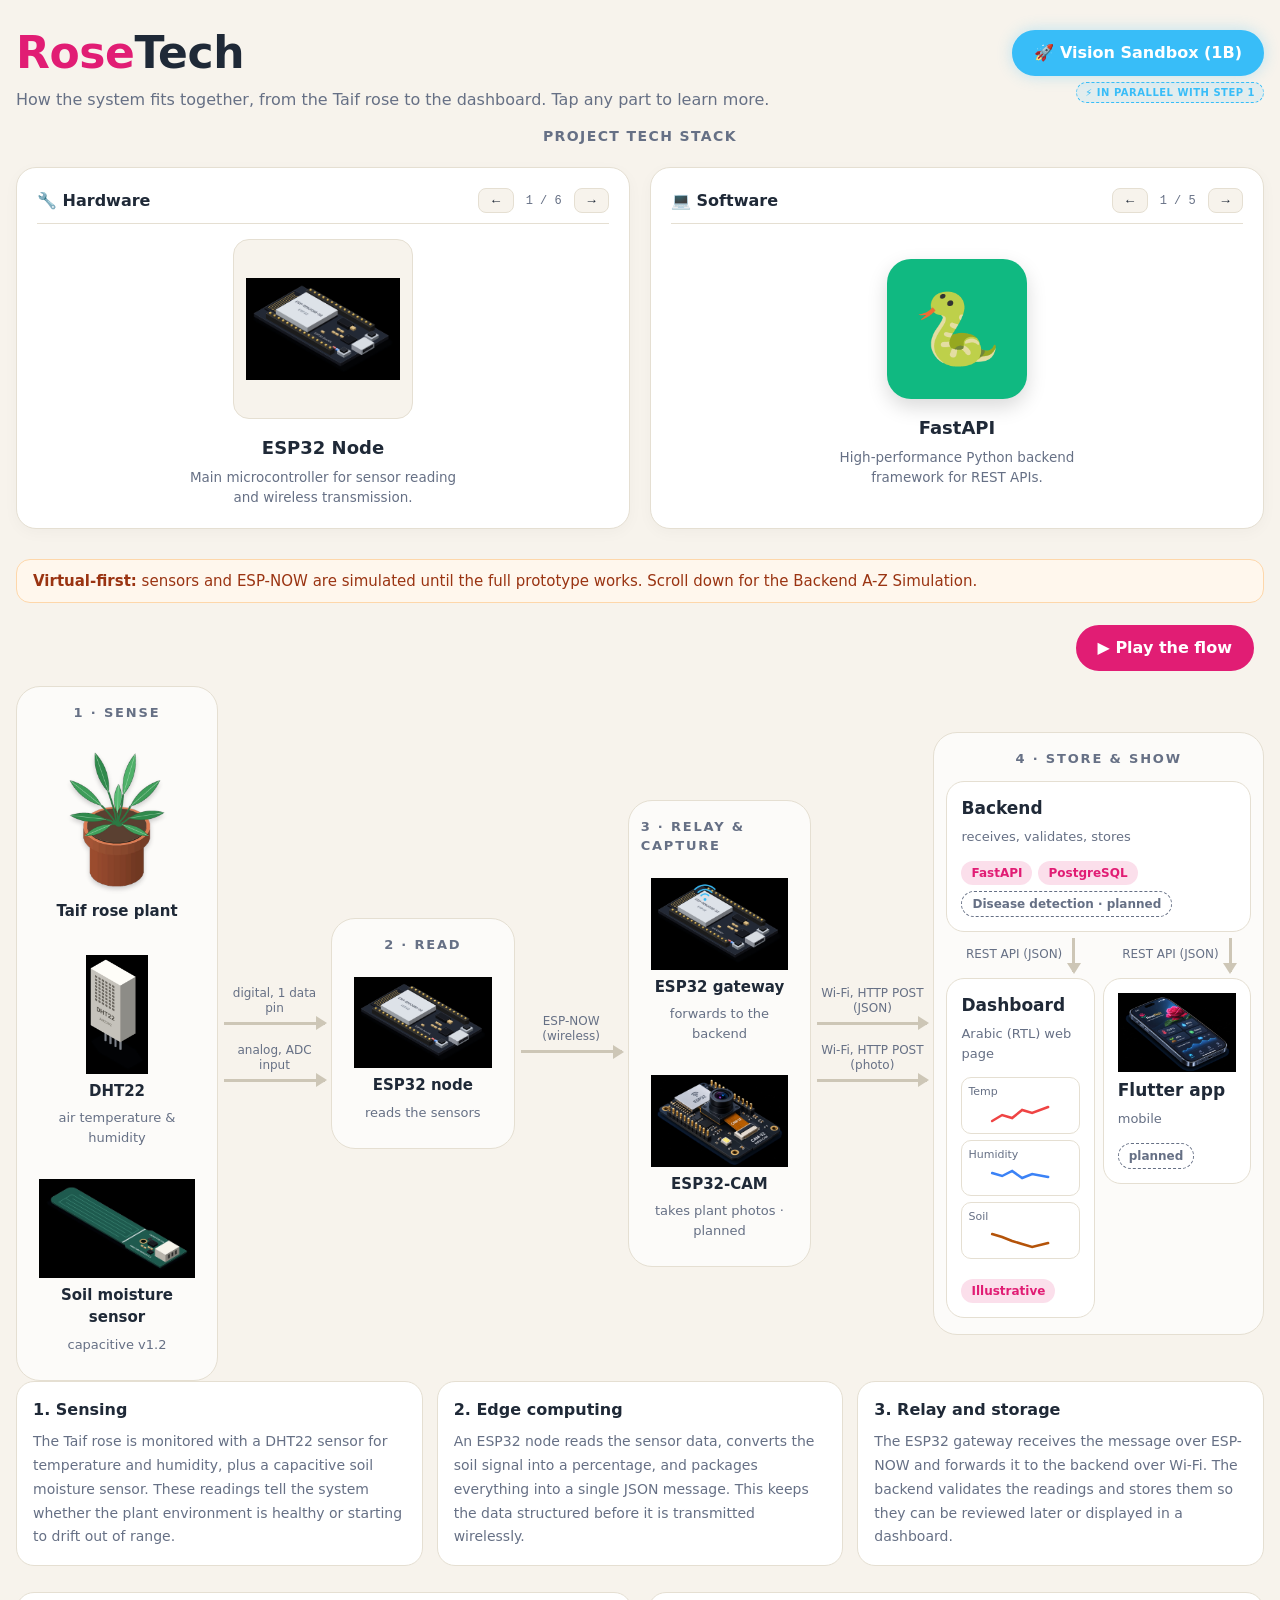
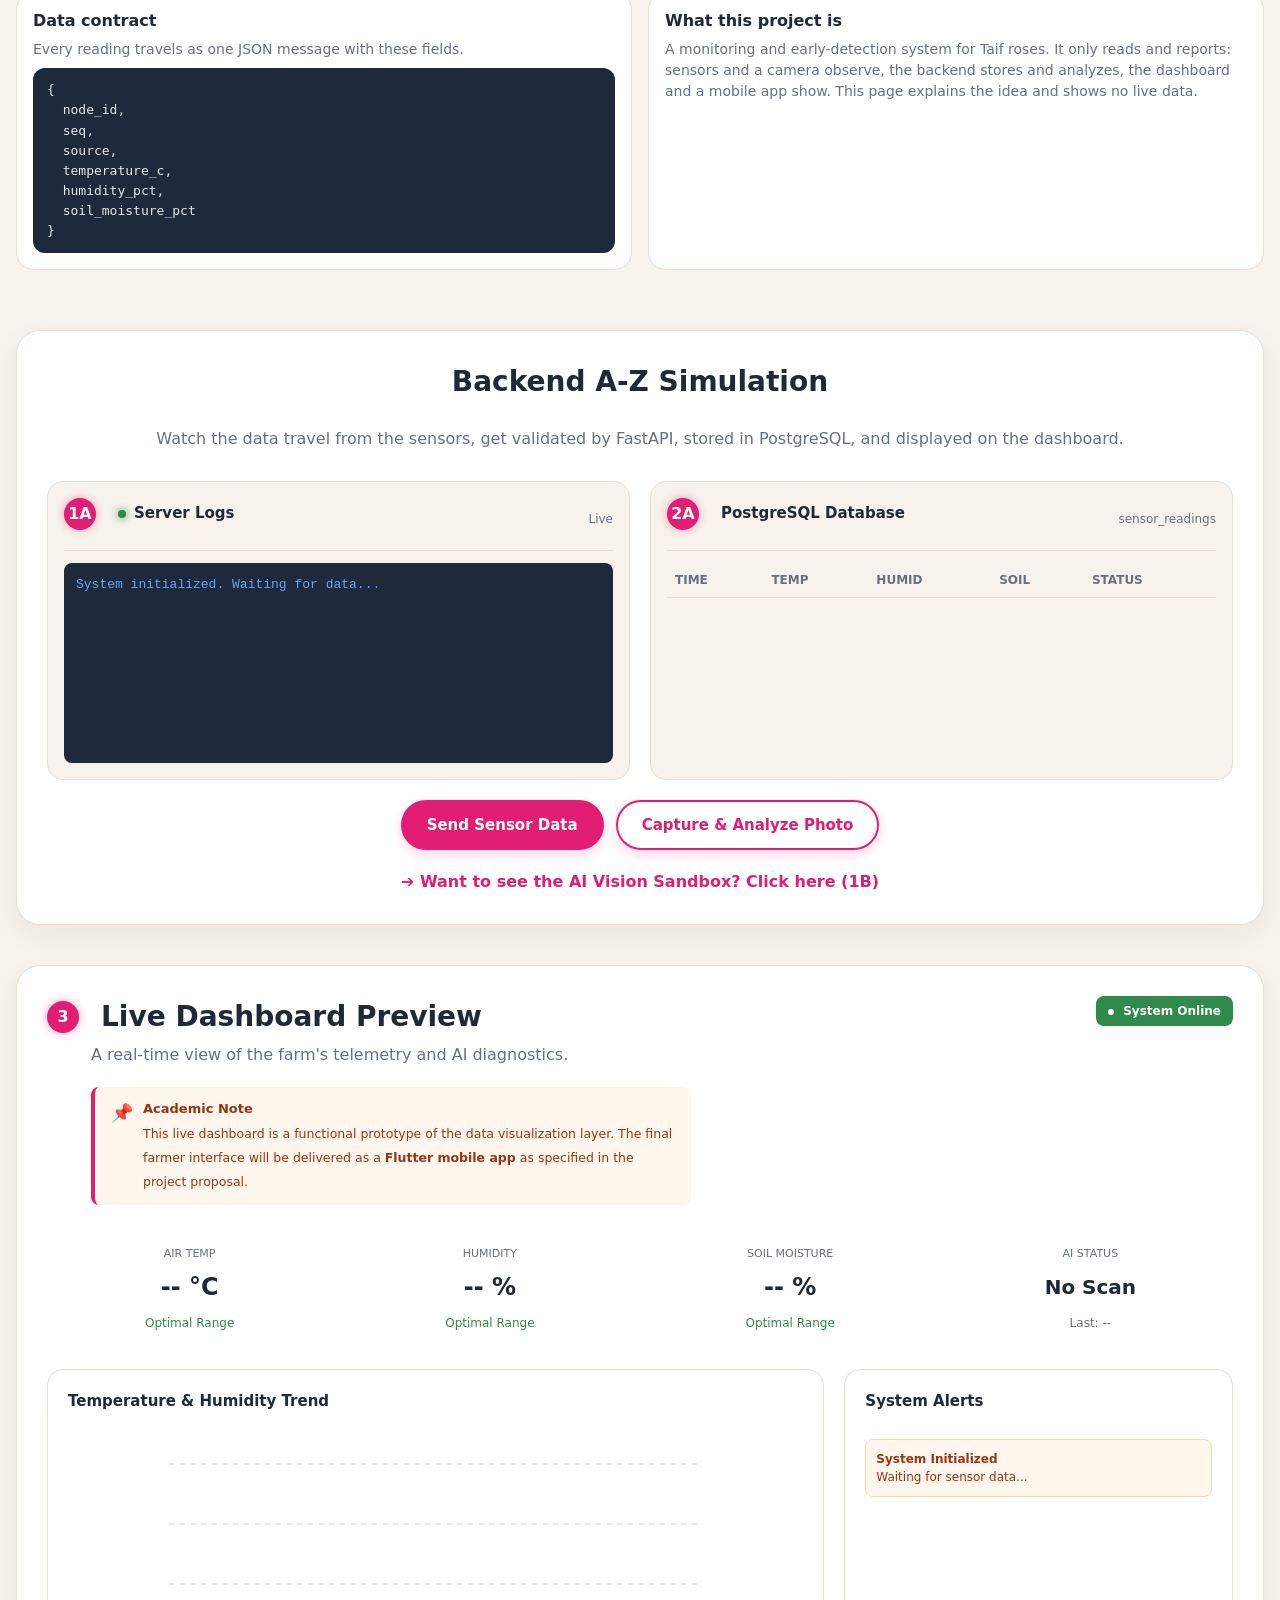
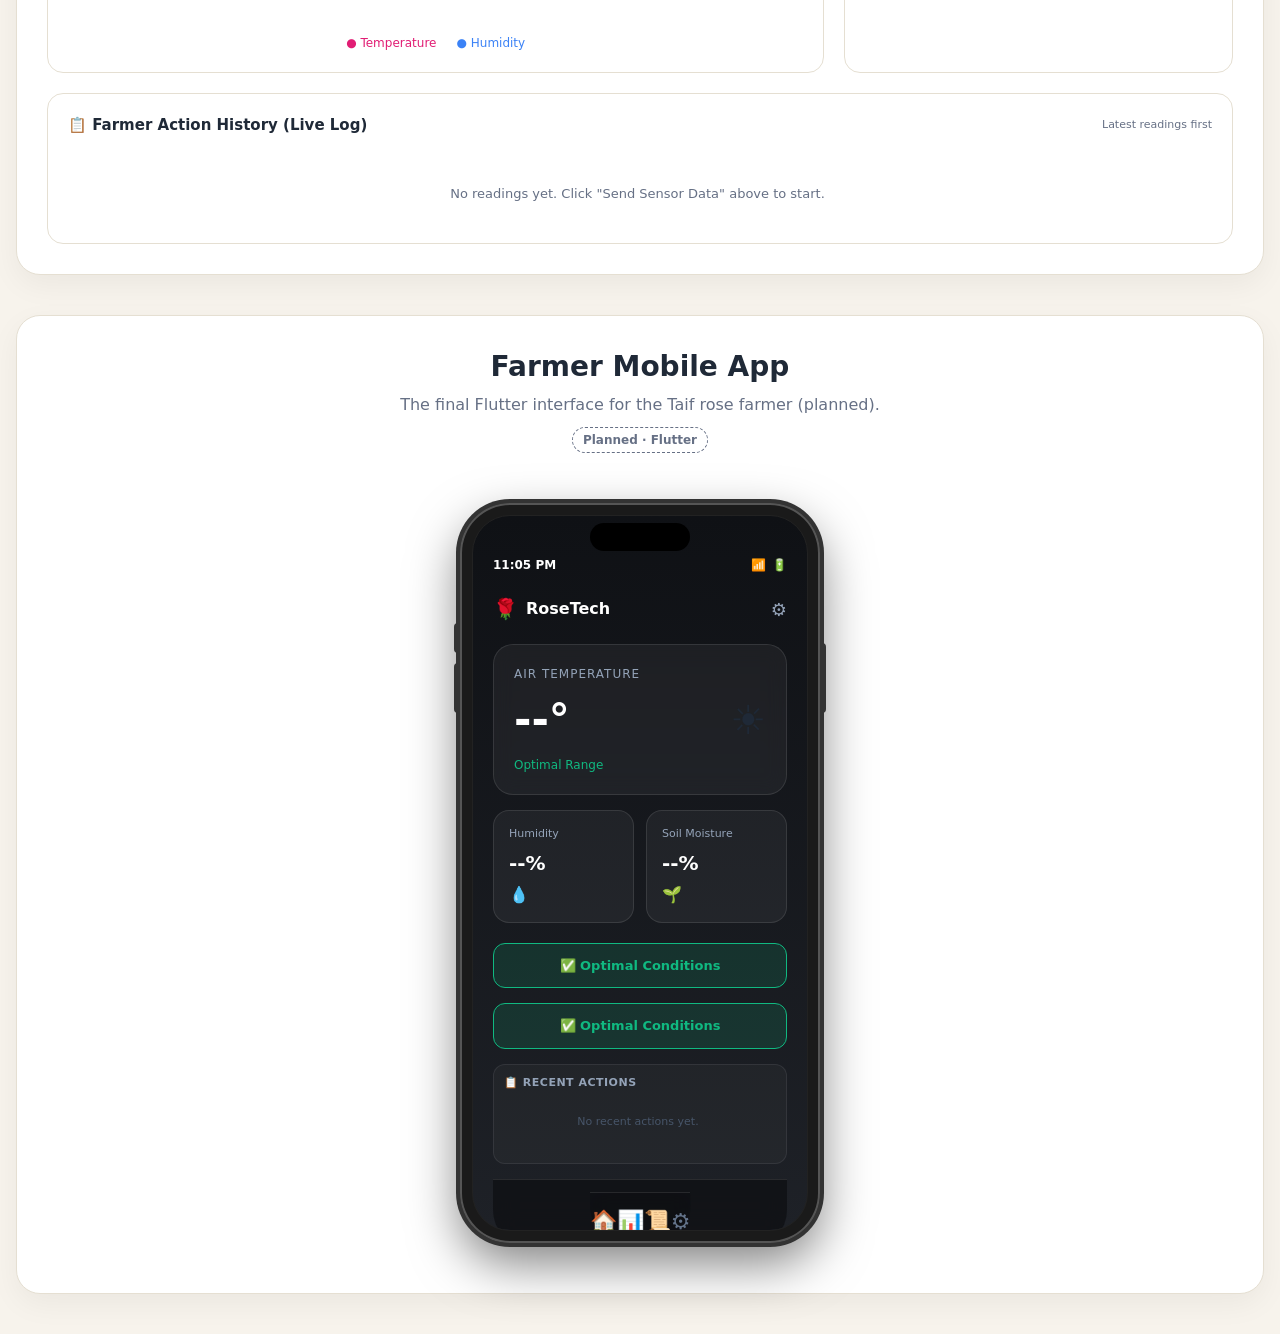
==== index.html @ b82fc2b7 "Initial upload of RoseTech project with images" ====
<!doctype html>
<html lang="en">
<head>
  <meta charset="utf-8">
  <meta name="viewport" content="width=device-width, initial-scale=1, viewport-fit=cover">
  <title>RoseTech: AIoT for Taif Rose</title>
  <link rel="stylesheet" href="style.css">
</head>
<body>

<header>
  <div>
    <h1><span class="r">Rose</span>Tech</h1>
    <p>How the system fits together, from the Taif rose to the dashboard. Tap any part to learn more.</p>
  </div>
  
  <div style="display: flex; flex-direction: column; align-items: flex-end; gap: 6px;">
    <a href="cv-sandbox.html" class="btn" style="background: #38bdf8; border-color: #38bdf8; color: #fff; text-decoration: none; display: inline-flex; align-items: center; gap: 6px; box-shadow: 0 0 15px rgba(56, 189, 248, 0.3);">
      🚀 Vision Sandbox (1B)
    </a>
    <span class="parallel-badge" style="margin-left: 0; font-size: 10px; padding: 2px 8px;">
      ⚡ In Parallel with Step 1
    </span>
  </div>
</header>

<!-- =========================================
     TECH STACK SHOWCASE (NEW)
     ========================================= -->
<section class="tech-stack-section">
  <div class="tech-stack-title">Project Tech Stack</div>
  
  <div class="tech-stack-grid">
    <!-- Hardware Carousel -->
    <div class="stack-window hardware-window">
      <div class="stack-header">
        <h3>🔧 Hardware</h3>
        <div class="stack-nav">
          <button class="stack-btn" id="hw-prev">←</button>
          <span id="hw-counter">1 / 6</span>
          <button class="stack-btn" id="hw-next">→</button>
        </div>
      </div>
      <div class="stack-content">
        <img id="hw-image" src="images/esp32.jpeg" alt="Hardware Component" onerror="this.src='https://cdn-icons-png.flaticon.com/512/2103/2103391.png'">
        <div class="stack-info">
          <h4 id="hw-name">ESP32 Node</h4>
          <p id="hw-desc">Main microcontroller for sensor reading and wireless transmission.</p>
        </div>
      </div>
    </div>

    <!-- Software Carousel -->
    <div class="stack-window software-window">
      <div class="stack-header">
        <h3>💻 Software</h3>
        <div class="stack-nav">
          <button class="stack-btn" id="sw-prev">←</button>
          <span id="sw-counter">1 / 5</span>
          <button class="stack-btn" id="sw-next">→</button>
        </div>
      </div>
      <div class="stack-content">
        <div id="sw-icon" class="sw-icon" style="background: #10b981;">🐍</div>
        <div class="stack-info">
          <h4 id="sw-name">FastAPI</h4>
          <p id="sw-desc">High-performance Python backend framework for REST APIs.</p>
        </div>
      </div>
    </div>
  </div>
</section>
<div class="banner"><b>Virtual-first:</b> sensors and ESP-NOW are simulated until the full prototype works. Scroll down for the Backend A-Z Simulation.</div>
<!-- Play Button (Moved here) -->
<div class="flow-play-container">
  <button class="btn" id="play">▶ Play the flow</button>
</div>
<main class="flow">
  <!-- Stage 1: Sense -->
  <section class="stage"><h2>1 · Sense</h2>
    <button class="comp" data-id="plant">
      <img class="i-plant" src="images/plant.png" alt="Potted plant" onerror="this.src='https://cdn-icons-png.flaticon.com/512/1884/1884894.png'">
      <b>Taif rose plant</b>
    </button>
    <button class="comp" data-id="dht22">
      <img class="i-dht" src="images/dht22.jpeg" alt="DHT22 sensor" onerror="this.src='https://cdn-icons-png.flaticon.com/512/2933/2933221.png'">
      <b>DHT22</b><small>air temperature & humidity</small>
    </button>
    <button class="comp" data-id="soil">
      <img class="i-soil" src="images/soil.jpeg" alt="Capacitive soil moisture sensor" onerror="this.src='https://cdn-icons-png.flaticon.com/512/3125/3125732.png'">
      <b>Soil moisture sensor</b><small>capacitive v1.2</small>
    </button>
  </section>

  <div class="conn">
    <div class="arrow" data-c="c1a"><span>digital, 1 data pin</span><i></i></div>
    <div class="arrow" data-c="c1b"><span>analog, ADC input</span><i></i></div>
  </div>

  <!-- Stage 2: Read -->
  <section class="stage"><h2>2 · Read</h2>
    <button class="comp" data-id="node">
      <img class="i-board" src="images/esp32.jpeg" alt="ESP32 node board" onerror="this.src='https://cdn-icons-png.flaticon.com/512/2103/2103391.png'">
      <b>ESP32 node</b><small>reads the sensors</small>
    </button>
  </section>

  <div class="conn"><div class="arrow" data-c="c2"><span>ESP-NOW (wireless)</span><i></i></div></div>

  <!-- Stage 3: Relay & Capture -->
  <section class="stage"><h2>3 · Relay & Capture</h2>
    <button class="comp" data-id="gateway">
      <img class="i-board" src="images/gateway.jpeg" alt="ESP32 gateway board" onerror="this.src='https://cdn-icons-png.flaticon.com/512/1041/1041916.png'">
      <b>ESP32 gateway</b><small>forwards to the backend</small>
    </button>
    <button class="comp" data-id="cam">
      <img class="i-board" src="images/cam.jpeg" alt="ESP32-CAM board" onerror="this.src='https://cdn-icons-png.flaticon.com/512/685/685655.png'">
      <b>ESP32-CAM</b><small>takes plant photos · planned</small>
    </button>
  </section>

  <div class="conn">
    <div class="arrow" data-c="c3a"><span>Wi-Fi, HTTP POST (JSON)</span><i></i></div>
    <div class="arrow" data-c="c3b"><span>Wi-Fi, HTTP POST (photo)</span><i></i></div>
  </div>

  <!-- Stage 4: Store & Show -->
  <section class="stage"><h2>4 · Store & Show</h2>
    <div class="s4">
      <button class="comp card span" data-id="backend"><b>Backend</b><small>receives, validates, stores</small>
        <span class="chips"><span class="chip">FastAPI</span><span class="chip">PostgreSQL</span><span class="chip plan">Disease detection · planned</span></span>
      </button>
      <div class="arrow v" data-c="c4a"><span>REST API (JSON)</span><i></i></div>
      <div class="arrow v" data-c="c4b"><span>REST API (JSON)</span><i></i></div>
      <button class="comp card" data-id="dashboard"><b>Dashboard</b><small>Arabic (RTL) web page</small>
        <span class="tiles">
          <span class="tile">Temp<svg viewBox="0 0 60 24"><polyline points="2,18 12,12 22,15 32,7 42,10 58,4" fill="none" stroke="#ef4444" stroke-width="2.5" stroke-linecap="round"/></svg></span>
          <span class="tile">Humidity<svg viewBox="0 0 60 24"><polyline points="2,8 12,11 22,6 32,13 42,9 58,12" fill="none" stroke="#3b82f6" stroke-width="2.5" stroke-linecap="round"/></svg></span>
          <span class="tile">Soil<svg viewBox="0 0 60 24"><polyline points="2,6 12,9 22,13 32,16 42,19 58,15" fill="none" stroke="#b45309" stroke-width="2.5" stroke-linecap="round"/></svg></span>
        </span><span class="chips"><span class="chip">Illustrative</span></span>
      </button>
      <button class="comp card" data-id="app">
        <img class="i-app" src="images/app.jpeg" alt="Mobile app screen" onerror="this.src='https://cdn-icons-png.flaticon.com/512/2953/2953952.png'">
        <b>Flutter app</b><small>mobile</small>
        <span class="chips"><span class="chip plan">planned</span></span>
      </button>
    </div>
  </section>
</main>

<!-- EXPLAIN SECTION -->

  </div>
  <div class="explain-grid">
    <article class="explain-card">
      <h3>1. Sensing</h3>
      <p>The Taif rose is monitored with a DHT22 sensor for temperature and humidity, plus a capacitive soil moisture sensor. These readings tell the system whether the plant environment is healthy or starting to drift out of range.</p>
    </article>
    <article class="explain-card">
      <h3>2. Edge computing</h3>
      <p>An ESP32 node reads the sensor data, converts the soil signal into a percentage, and packages everything into a single JSON message. This keeps the data structured before it is transmitted wirelessly.</p>
    </article>
    <article class="explain-card">
      <h3>3. Relay and storage</h3>
      <p>The ESP32 gateway receives the message over ESP-NOW and forwards it to the backend over Wi-Fi. The backend validates the readings and stores them so they can be reviewed later or displayed in a dashboard.</p>
    </article>
  </div>
</section>

<section class="contract">
  <div>
    <h3>Data contract</h3>
    <p>Every reading travels as one JSON message with these fields.</p>
    <pre>{
  node_id,
  seq,
  source,
  temperature_c,
  humidity_pct,
  soil_moisture_pct
}</pre>
  </div>
  <div>
    <h3>What this project is</h3>
    <p>A monitoring and early-detection system for Taif roses. It only reads and reports: sensors and a camera observe, the backend stores and analyzes, the dashboard and a mobile app show. This page explains the idea and shows no live data.</p>
  </div>
</section>

<!-- BACKEND A-Z SIMULATION -->
<section class="sim-section">
  <h2>Backend A-Z Simulation</h2>
  <p>Watch the data travel from the sensors, get validated by FastAPI, stored in PostgreSQL, and displayed on the dashboard.</p>
  
  <div class="sim-grid">
    <div class="sim-panel">
      <div class="sim-header">
        <div class="section-header-flex">
          <span class="step-badge">1A</span>
          <h4><span class="dot"></span> Server Logs</h4>
        </div>
        <span style="font-size: 12px; color: var(--muted);">Live</span>
      </div>
      <div class="log-window" id="log-window">
        <div class="log-line info">System initialized. Waiting for data...</div>
      </div>
    </div>
    
    <div class="sim-panel">
      <div class="sim-header">
        <div class="section-header-flex">
          <span class="step-badge">2A</span>
          <h4>PostgreSQL Database</h4>
        </div>
        <span style="font-size: 12px; color: var(--muted);">sensor_readings</span>
      </div>
      <div style="overflow-x: auto;">
        <table class="db-table" id="db-table">
          <thead>
            <tr>
              <th>Time</th>
              <th>Temp</th>
              <th>Humid</th>
              <th>Soil</th>
              <th>Status</th>
            </tr>
          </thead>
          <tbody></tbody>
        </table>
      </div>
    </div>
  </div>
  
  <div class="sim-controls">
    <button class="btn btn-sim" id="btn-sensor">Send Sensor Data</button>
    <button class="btn btn-sim ghost" id="btn-camera">Capture & Analyze Photo</button>
  </div>
  
  <div style="text-align: center; margin-top: 20px;">
    <a href="cv-sandbox.html" style="color: var(--accent); font-weight: 600; text-decoration: none; display: inline-flex; align-items: center; gap: 6px;">
      ➔ Want to see the AI Vision Sandbox? Click here (1B)
    </a>
  </div>
</section>

<!-- =========================================
     LIVE DASHBOARD PREVIEW
     ========================================= -->
<section class="sim-section" id="live-dashboard" style="margin-top: 40px;">
  <div class="section-top-flex">
    <div class="section-title-group">
      <div class="section-header-row">
        <span class="step-badge">3</span>
        <h2 class="section-header-title">Live Dashboard Preview</h2>
      </div>
      <p class="section-subtitle">A real-time view of the farm's telemetry and AI diagnostics.</p>
      
      <!-- Academic Note Card -->
      <div class="academic-note-card">
        <span class="note-icon">📌</span>
        <div>
          <span class="note-title">Academic Note</span>
          <span class="note-text">
            This live dashboard is a functional prototype of the data visualization layer. The final farmer interface will be delivered as a <b>Flutter mobile app</b> as specified in the project proposal.
          </span>
        </div>
      </div>
    </div>

    <span class="chip system-status-chip">
      <span class="dot system-status-dot"></span> System Online
    </span>
  </div>

  <!-- KPI Cards -->
  <div class="dashboard-kpi-grid">
    <div class="glass-card kpi-card">
      <small class="kpi-label">Air Temp</small>
      <h3 id="dash-temp" class="kpi-value">-- °C</h3>
      <span class="kpi-subtext">Optimal Range</span>
    </div>
    <div class="glass-card kpi-card">
      <small class="kpi-label">Humidity</small>
      <h3 id="dash-hum" class="kpi-value">-- %</h3>
      <span class="kpi-subtext">Optimal Range</span>
    </div>
    <div class="glass-card kpi-card">
      <small class="kpi-label">Soil Moisture</small>
      <h3 id="dash-soil" class="kpi-value">-- %</h3>
      <span class="kpi-subtext">Optimal Range</span>
    </div>
    <div class="glass-card kpi-card">
      <small class="kpi-label">AI Status</small>
      <h3 id="dash-ai" class="kpi-value small">No Scan</h3>
      <span class="kpi-subtext muted">Last: --</span>
    </div>
  </div>

  <!-- Charts & Alerts Row -->
  <div class="dashboard-charts-row">
    <div class="sim-panel dashboard-chart-panel">
      <div class="sim-header" style="border-bottom: none; padding-bottom: 0;">
        <h4>Temperature & Humidity Trend</h4>
      </div>
      <div style="height: 200px; position: relative;">
        <svg viewBox="0 0 400 150" class="dashboard-chart-svg">
          <defs>
            <linearGradient id="tempGrad" x1="0" y1="0" x2="0" y2="1">
              <stop offset="0%" stop-color="var(--accent)" stop-opacity="0.3"/>
              <stop offset="100%" stop-color="var(--accent)" stop-opacity="0"/>
            </linearGradient>
          </defs>
          <line x1="0" y1="30" x2="400" y2="30" stroke="var(--bd)" stroke-width="1" stroke-dasharray="4"/>
          <line x1="0" y1="75" x2="400" y2="75" stroke="var(--bd)" stroke-width="1" stroke-dasharray="4"/>
          <line x1="0" y1="120" x2="400" y2="120" stroke="var(--bd)" stroke-width="1" stroke-dasharray="4"/>
          <polygon id="temp-area" points="0,150" fill="url(#tempGrad)" />
          <polyline id="temp-line" points="0,75" fill="none" stroke="var(--accent)" stroke-width="3" stroke-linecap="round"/>
          <polyline id="hum-line" points="0,75" fill="none" stroke="var(--blue)" stroke-width="2" stroke-dasharray="5" stroke-linecap="round"/>
        </svg>
      </div>
      <div class="dashboard-chart-legend">
        <span class="legend-temp">● Temperature</span>
        <span class="legend-hum">● Humidity</span>
      </div>
    </div>

    <div class="sim-panel dashboard-alerts-panel">
      <div class="sim-header" style="border-bottom: none; padding-bottom: 0;">
        <h4>System Alerts</h4>
      </div>
      <div id="dash-alerts" class="dashboard-alerts-list">
        <div class="alert-item-initial">
          <b>System Initialized</b><br>Waiting for sensor data...
        </div>
      </div>
    </div>
  </div>

  <!-- Farmer History Log -->
  <div class="sim-panel history-log-panel">
    <div class="sim-header history-log-header">
      <h4>📋 Farmer Action History (Live Log)</h4>
      <span style="font-size: 11px; color: var(--muted);">Latest readings first</span>
    </div>
    <div id="dash-history" class="history-log-list">
      <div class="history-log-empty">
        No readings yet. Click "Send Sensor Data" above to start.
      </div>
    </div>
  </div>
</section>





<!-- =========================================
     FARMER MOBILE APP MOCKUP (NEW)
     ========================================= -->
<section class="sim-section" id="phone-mockup" style="margin-top: 40px; display: flex; flex-direction: column; align-items: center;">
  <div style="text-align: center; margin-bottom: 30px;">
    <h2 style="margin: 0; font-size: 28px;">Farmer Mobile App</h2>
    <p style="margin: 5px 0 0; color: var(--muted);">The final Flutter interface for the Taif rose farmer (planned).</p>
    <span class="chip plan" style="margin-top: 10px; display: inline-block;">Planned · Flutter</span>
  </div>

  <!-- Phone Frame -->
  <div class="phone-wrapper">
    <div class="phone-frame">
      <!-- Dynamic Island -->
      <div class="phone-island"></div>
      
      <!-- Side Buttons -->
      <div class="phone-btn-left-1"></div>
      <div class="phone-btn-left-2"></div>
      <div class="phone-btn-right"></div>

      <!-- Screen -->
      <div class="phone-screen">
        <!-- Status Bar -->
        <div class="phone-status-bar">
          <span id="phone-time">9:41</span>
          <div class="phone-icons">
            <span>📶</span>
            <span>🔋</span>
          </div>
        </div>

        <!-- App Header -->
        <div class="phone-app-header">
          <div style="display: flex; align-items: center; gap: 8px;">
            <span style="font-size: 20px;">🌹</span>
            <span style="font-weight: 700; font-size: 16px; color: #fff;">RoseTech</span>
          </div>
          <span style="font-size: 18px; color: #94a3b8;">⚙️</span>
        </div>

        <!-- Main Temp Card -->
        <div class="phone-main-card">
          <div style="font-size: 12px; color: #94a3b8; text-transform: uppercase; letter-spacing: 1px; margin-bottom: 5px;">Air Temperature</div>
          <div style="display: flex; align-items: center; justify-content: space-between;">
            <div id="phone-temp" style="font-size: 42px; font-weight: 800; color: #fff;">--°</div>
            <div style="font-size: 40px;">☀️</div>
          </div>
          <div style="font-size: 12px; color: #10b981; margin-top: 5px;">Optimal Range</div>
        </div>

        <!-- Grid Cards -->
        <div class="phone-grid">
          <div class="phone-small-card">
            <div style="font-size: 11px; color: #94a3b8;">Humidity</div>
            <div id="phone-hum" style="font-size: 20px; font-weight: 700; color: #fff;">--%</div>
            <div style="font-size: 16px;">💧</div>
          </div>
          <div class="phone-small-card">
            <div style="font-size: 11px; color: #94a3b8;">Soil Moisture</div>
            <div id="phone-soil" style="font-size: 20px; font-weight: 700; color: #fff;">--%</div>
            <div style="font-size: 16px;">🌱</div>
          </div>
        </div>

        <!-- Status Alert -->
        <div id="phone-status" class="phone-alert" style="background: rgba(16, 185, 129, 0.15); border: 1px solid #10b981; color: #10b981;">
          ✅ Optimal Conditions
        </div>



        <!-- Phone Status Alert (الموجود مسبقاً) -->
        <div id="phone-status" class="phone-alert" style="background: rgba(16, 185, 129, 0.15); border: 1px solid #10b981; color: #10b981;">
          ✅ Optimal Conditions
        </div>

        <!-- Phone Mini History Log (NEW) -->
        <div class="phone-history-container">
          <div class="phone-history-header">
            <span>📋 Recent Actions</span>
          </div>
          <div id="phone-history-list" class="phone-history-list">
            <!-- سيتم إضافة العناصر هنا تلقائياً -->
            <div class="phone-history-empty">No recent actions yet.</div>
          </div>
        </div>

        <!-- Bottom Nav -->
        <div class="phone-bottom-nav">




        <!-- Bottom Nav -->
        <div class="phone-bottom-nav">
          <span style="color: #e11d74;">🏠</span>
          <span>📊</span>
          <span>📜</span>
          <span>⚙️</span>
        </div>
      </div>
    </div>
  </div>
</section>









<!-- SIDEBAR PANEL -->
<aside id="panel" hidden aria-live="polite">
  <button id="close" aria-label="Close">×</button>
  <div id="pstep"></div><h3 id="pt"></h3><p id="pd"></p>
  <dl id="rs"><dt>Receives</dt><dd id="pr"></dd><dt>Sends</dt><dd id="ps"></dd></dl>
  <span id="badge" hidden></span>
  <div id="nav" hidden><button class="btn ghost" id="back">Back</button><button class="btn" id="next">Next</button><button class="btn ghost" id="stop">Stop</button></div>
</aside>

<script src="script.js"></script>
</body>
</html>
---- style.css ----
/* =========================================
   ROOT VARIABLES & RESET
   ========================================= */
:root {
  --bg: #f7f3ec;
  --card: #fff;
  --ink: #1f2937;
  --muted: #667085;
  --line: #cdc6b6;
  --accent: #e11d74;
  --green: #2f8a4c;
  --bd: #e5dfd2;
  --warn: #fff7ed;
  --warnbd: #fed7aa;
  --warnink: #9a3412;
  --code: #1e293b;
  --blue: #3b82f6;
  box-sizing: border-box;
  padding-top: env(safe-area-inset-top, 0px);
  padding-bottom: env(safe-area-inset-bottom, 0px);
}

@media (prefers-color-scheme: dark) {
  :root:not([data-theme="light"]) {
    --bg: #14161a;
    --card: #1e2127;
    --ink: #e8eaed;
    --muted: #9aa3af;
    --line: #454b56;
    --accent: #ff5fa2;
    --green: #5cc07a;
    --bd: #2c3038;
    --warn: #2a1f16;
    --warnbd: #5a3a1c;
    --warnink: #fdba74;
  }
}

html { scroll-padding-top: env(safe-area-inset-top, 0px); }
* { box-sizing: border-box; }
[hidden] { display: none !important; }

body {
  margin: 0;
  background: var(--bg);
  color: var(--ink);
  font: 16px/1.5 Inter, system-ui, -apple-system, "Segoe UI", sans-serif;
  padding: 20px 16px 40px;
  transition: padding 0.2s;
}

/* HEADER */
header {
  max-width: 1400px;
  margin: 0 auto 14px;
  display: flex;
  flex-wrap: wrap;
  align-items: center;
  justify-content: space-between;
  gap: 12px;
}
h1 { margin: 0; font-size: clamp(28px, 5vw, 44px); letter-spacing: -0.01em; }
h1 .r { color: var(--accent); }
header p { margin: 2px 0 0; color: var(--muted); }

.btn {
  font: inherit;
  font-weight: 600;
  border: 2px solid var(--accent);
  background: var(--accent);
  color: #fff;
  border-radius: 999px;
  padding: 9px 20px;
  cursor: pointer;
  transition: all 0.2s;
}
.btn.ghost { background: transparent; color: var(--accent); }
.btn:disabled { opacity: 0.4; cursor: default; }

.banner {
  max-width: 1400px;
  margin: 0 auto 22px;
  padding: 10px 16px;
  border-radius: 14px;
  background: var(--warn);
  border: 1px solid var(--warnbd);
  color: var(--warnink);
  font-size: 15px;
}

/* FLOW GRID */
.flow {
  max-width: 1400px;
  margin: 0 auto;
  display: grid;
  grid-template-columns: 1.1fr 0.55fr 1fr 0.55fr 1fr 0.6fr 1.8fr;
  align-items: center;
  gap: 6px;
}
.stage {
  display: flex;
  flex-direction: column;
  align-items: center;
  gap: 12px;
  background: color-mix(in srgb, var(--card) 70%, transparent);
  border: 1px solid var(--bd);
  border-radius: 24px;
  padding: 16px 12px;
}
.stage h2 {
  margin: 0;
  font-size: 13px;
  letter-spacing: 0.14em;
  text-transform: uppercase;
  color: var(--muted);
}
.comp {
  font: inherit;
  color: inherit;
  background: none;
  border: 2px solid transparent;
  border-radius: 18px;
  padding: 8px;
  cursor: pointer;
  display: flex;
  flex-direction: column;
  align-items: center;
  gap: 6px;
  text-align: center;
  transition: transform 0.15s, opacity 0.2s, border-color 0.2s;
}
.comp:hover { transform: translateY(-3px); }
.comp:focus-visible, .btn:focus-visible, #close:focus-visible { outline: 3px solid var(--accent); outline-offset: 2px; }
.comp img { display: block; max-width: 100%; height: auto; }
.comp b { font-size: 15px; }
.comp small { color: var(--muted); font-size: 13px; }
.comp.on { border-color: var(--accent); background: var(--card); }
.dim { opacity: 0.35; }

.i-plant { width: 110px; }
.i-dht { width: 62px; }
.i-soil { width: 170px; }
.i-board { width: 100%; max-width: 240px; }

.card {
  width: 100%;
  background: var(--card);
  border: 1px solid var(--bd);
  border-radius: 18px;
  padding: 14px;
  align-items: stretch;
  text-align: left;
}
.card b { font-size: 17px; }
.chips { display: flex; flex-wrap: wrap; gap: 6px; margin-top: 8px; }
.chip {
  font-size: 12px;
  font-weight: 600;
  padding: 3px 10px;
  border-radius: 999px;
  background: color-mix(in srgb, var(--accent) 14%, transparent);
  color: var(--accent);
}
.chip.plan { background: transparent; border: 1px dashed var(--muted); color: var(--muted); }

.tiles { display: grid; grid-template-columns: 1fr; gap: 6px; margin: 8px 0 6px; }
.tile { border: 1px solid var(--bd); border-radius: 10px; padding: 6px; font-size: 11px; color: var(--muted); }
.tile svg { width: 100%; height: 24px; display: block; margin-top: 2px; }

.s4 { display: grid; grid-template-columns: 1fr 1fr; gap: 6px 8px; width: 100%; align-items: start; }
.s4 .span { grid-column: 1 / -1; }
.i-app { width: 100%; max-width: 150px; }

.conn { display: flex; flex-direction: column; gap: 18px; align-items: stretch; justify-content: center; }
.arrow {
  color: var(--line);
  display: flex;
  flex-direction: column;
  align-items: center;
  gap: 6px;
  font-size: 12px;
  line-height: 1.25;
  text-align: center;
  transition: color 0.2s, opacity 0.2s;
}
.arrow span { color: var(--muted); }
.arrow i {
  display: block;
  position: relative;
  width: 100%;
  min-width: 48px;
  height: 3px;
  background: currentColor;
}
.arrow i::after {
  content: "";
  position: absolute;
  right: -2px;
  top: 50%;
  transform: translateY(-50%);
  border: 7px solid transparent;
  border-right: 0;
  border-left: 11px solid currentColor;
}
.arrow.on { color: var(--accent); }
.arrow.on i { animation: pulse 1.1s ease-in-out infinite; }

@keyframes pulse { 50% { opacity: 0.45; } }

.arrow.v { flex-direction: row; gap: 10px; justify-content: center; }
.arrow.v i, .v-m .arrow i { width: 3px; height: 34px; min-width: 0; }
.arrow.v i::after, .v-m .arrow i::after {
  right: auto;
  left: 50%;
  top: auto;
  bottom: -2px;
  transform: translateX(-50%);
  border: 7px solid transparent;
  border-bottom: 0;
  border-top: 11px solid currentColor;
}

/* EXPLAIN & CONTRACT */
.explain { max-width: 1400px; margin: 26px auto 0; }
.explain h2 { margin: 0 0 12px; font-size: clamp(22px, 3vw, 30px); }
.explain-grid { display: grid; grid-template-columns: repeat(3, minmax(0, 1fr)); gap: 14px; }
.explain-card { background: var(--card); border: 1px solid var(--bd); border-radius: 18px; padding: 16px; }
.explain-card h3 { margin: 0 0 8px; font-size: 16px; }
.explain-card p { margin: 0; color: var(--muted); font-size: 14px; line-height: 1.7; }

.contract { max-width: 1400px; margin: 26px auto 0; display: grid; gap: 16px; grid-template-columns: 1fr 1fr; }
.contract > div { background: var(--card); border: 1px solid var(--bd); border-radius: 18px; padding: 16px; }
.contract h3 { margin: 0 0 6px; font-size: 16px; }
.contract p { margin: 0; color: var(--muted); font-size: 14px; }
pre {
  margin: 8px 0 0;
  background: var(--code);
  color: #e5e7eb;
  border-radius: 12px;
  padding: 12px 14px;
  font: 13px/1.55 "DejaVu Sans Mono", ui-monospace, monospace;
  overflow-x: auto;
}

/* STEP BADGES */
.step-badge {
  display: inline-flex;
  align-items: center;
  justify-content: center;
  width: 32px;
  height: 32px;
  background: var(--accent);
  color: #fff;
  font-weight: 800;
  font-size: 16px;
  border-radius: 50%;
  margin-right: 12px;
  box-shadow: 0 0 10px rgba(225, 29, 116, 0.4);
  flex-shrink: 0;
}
.section-header-flex {
  display: flex;
  align-items: center;
  gap: 10px;
  margin-bottom: 10px;
}
.parallel-badge {
  display: inline-flex;
  align-items: center;
  gap: 6px;
  background: rgba(56, 189, 248, 0.1);
  border: 1px dashed #38bdf8;
  color: #38bdf8;
  font-size: 11px;
  font-weight: 700;
  padding: 3px 10px;
  border-radius: 999px;
  margin-left: 8px;
  text-transform: uppercase;
  letter-spacing: 0.05em;
  animation: pulse 2s infinite;
}

/* BACKEND SIMULATION */
.sim-section {
  max-width: 1400px;
  margin: 60px auto 0;
  background: var(--card);
  border: 1px solid var(--bd);
  border-radius: 24px;
  padding: 30px;
  box-shadow: 0 10px 30px rgba(0,0,0,0.05);
}
.sim-section h2 { margin-top: 0; text-align: center; font-size: 28px; }
.sim-section > p { text-align: center; color: var(--muted); margin-bottom: 30px; }

.sim-grid { display: grid; grid-template-columns: 1fr 1fr; gap: 20px; }
.sim-panel { background: var(--bg); border: 1px solid var(--bd); border-radius: 16px; padding: 16px; display: flex; flex-direction: column; }
.sim-header { display: flex; justify-content: space-between; align-items: center; border-bottom: 1px solid var(--bd); padding-bottom: 10px; margin-bottom: 12px; }
.sim-header h4 { margin: 0; font-size: 15px; display: flex; align-items: center; gap: 8px; }
.dot { width: 8px; height: 8px; border-radius: 50%; background: var(--green); box-shadow: 0 0 8px var(--green); animation: pulse 1.5s infinite; }

.log-window {
  font-family: 'Courier New', monospace;
  font-size: 13px;
  height: 200px;
  overflow-y: auto;
  background: var(--code);
  color: #e5e7eb;
  border-radius: 8px;
  padding: 12px;
  display: flex;
  flex-direction: column;
  gap: 6px;
}
.log-line { opacity: 0; animation: fadeIn 0.3s forwards; }
.log-line.success { color: #4ade80; }
.log-line.info { color: #60a5fa; }
.log-line.warn { color: #fbbf24; }
.log-line.error { color: #f87171; }

.db-table { width: 100%; border-collapse: collapse; font-size: 13px; }
.db-table th, .db-table td { padding: 8px; text-align: left; border-bottom: 1px solid var(--bd); }
.db-table th { color: var(--muted); font-weight: 600; font-size: 12px; text-transform: uppercase;}
.db-table tr { opacity: 0; animation: fadeIn 0.3s forwards; }

.sim-controls { display: flex; gap: 12px; margin-top: 20px; justify-content: center; flex-wrap: wrap;}
.btn-sim { padding: 12px 24px; font-size: 15px; box-shadow: 0 4px 12px rgba(225, 29, 116, 0.2); }

@keyframes fadeIn { to { opacity: 1; } }

/* PANEL */
#panel {
  position: fixed;
  z-index: 20;
  background: var(--card);
  border: 1px solid var(--bd);
  box-shadow: 0 12px 40px rgba(0, 0, 0, 0.18);
  padding: 18px 20px calc(18px + env(safe-area-inset-bottom, 0px));
  right: 16px;
  bottom: 16px;
  width: 340px;
  max-height: 80vh;
  overflow: auto;
  border-radius: 22px;
}
#panel h3 { margin: 2px 0 6px; font-size: 21px; }
#panel p { margin: 0 0 10px; }
#pstep { font-size: 12px; letter-spacing: 0.12em; text-transform: uppercase; color: var(--accent); font-weight: 700; }
dl { margin: 0; }
dt { font-size: 12px; letter-spacing: 0.1em; text-transform: uppercase; color: var(--muted); margin-top: 8px; }
dd { margin: 2px 0 0; }
#close { position: absolute; right: 10px; top: 8px; border: 0; background: none; color: var(--muted); font-size: 26px; cursor: pointer; line-height: 1; }
#badge { display: inline-block; margin-top: 10px; font-size: 13px; padding: 4px 12px; border-radius: 999px; border: 1px dashed var(--accent); color: var(--accent); }
#nav { display: flex; gap: 8px; margin-top: 14px; }

/* RESPONSIVE */
@media (min-width: 1100px) { body.has-panel { padding-right: 372px; } }

@media (max-width: 1099px) {
  .flow { grid-template-columns: 1fr; max-width: 520px; }
  .conn { flex-direction: row; justify-content: center; gap: 30px; padding: 4px 0; }
  .arrow { flex-direction: row; gap: 8px; }
  .arrow i { width: 3px; height: 34px; min-width: 0; }
  .arrow i::after { right: auto; left: 50%; top: auto; bottom: -2px; transform: translateX(-50%); border: 7px solid transparent; border-bottom: 0; border-top: 11px solid currentColor; }
  .contract { grid-template-columns: 1fr; }
  .explain-grid { grid-template-columns: 1fr; }
  .sim-grid { grid-template-columns: 1fr; }
  #panel { left: 0; right: 0; bottom: 0; width: auto; max-height: 52vh; border-radius: 22px 22px 0 0; }
  body.has-panel { padding-bottom: 55vh; }
}

@media (prefers-reduced-motion: reduce) {
  .arrow.on i { animation: none; }
  .comp { transition: none; }
  .dot { animation: none; }
}




/* =========================================
   ACADEMIC NOTE CARD
   ========================================= */
.academic-note-card {
  margin: 15px 0 0 44px;
  padding: 12px 16px;
  background: var(--warn);
  border-left: 4px solid var(--accent);
  border-radius: 8px;
  display: inline-flex;
  align-items: flex-start;
  gap: 10px;
  max-width: 600px;
}

.academic-note-card .note-icon {
  font-size: 18px;
}

.academic-note-card .note-title {
  color: var(--warnink);
  font-size: 13px;
  display: block;
  margin-bottom: 2px;
  font-weight: 700;
}

.academic-note-card .note-text {
  color: var(--warnink);
  font-size: 12.5px;
  line-height: 1.5;
}


/* =========================================
   UTILITY CLASSES & SECTION LAYOUTS
   ========================================= */
.section-top-flex {
  display: flex;
  justify-content: space-between;
  align-items: flex-start;
  margin-bottom: 20px;
  flex-wrap: wrap;
  gap: 15px;
}

.section-title-group {
  display: flex;
  flex-direction: column;
  gap: 5px;
}

.section-subtitle {
  text-align: left;
  margin: 0;
  padding-left: 44px;
  color: var(--muted);
}

.section-header-row {
  display: flex;
  align-items: center;
  gap: 10px;
}

.section-header-title {
  margin: 0;
  text-align: left;
}

.system-status-chip {
  background: var(--green);
  color: white;
  padding: 6px 12px;
  border-radius: 8px;
  flex-shrink: 0;
}

.system-status-dot {
  background: white;
  width: 6px;
  height: 6px;
  display: inline-block;
  margin-right: 5px;
}

/* Academic Note Card */
.academic-note-card {
  margin: 15px 0 0 44px;
  padding: 12px 16px;
  background: var(--warn);
  border-left: 4px solid var(--accent);
  border-radius: 8px;
  display: inline-flex;
  align-items: flex-start;
  gap: 10px;
  max-width: 600px;
}
.academic-note-card .note-icon { font-size: 18px; }
.academic-note-card .note-title {
  color: var(--warnink);
  font-size: 13px;
  display: block;
  margin-bottom: 2px;
  font-weight: 700;
}
.academic-note-card .note-text {
  color: var(--warnink);
  font-size: 12.5px;
  line-height: 1.5;
}

/* Dashboard KPI Grid */
.dashboard-kpi-grid {
  display: grid;
  grid-template-columns: repeat(4, 1fr);
  gap: 15px;
  margin-bottom: 20px;
}
.kpi-card {
  padding: 15px;
  text-align: center;
  background: var(--card);
}
.kpi-label {
  color: var(--muted);
  text-transform: uppercase;
  font-size: 11px;
}
.kpi-value {
  font-size: 24px;
  margin: 5px 0;
  color: var(--ink);
}
.kpi-value.small {
  font-size: 20px;
  margin: 8px 0;
}
.kpi-subtext {
  font-size: 12px;
  color: var(--green);
}
.kpi-subtext.muted {
  color: var(--muted);
}

/* Dashboard Charts & Alerts Row */
.dashboard-charts-row {
  display: grid;
  grid-template-columns: 2fr 1fr;
  gap: 20px;
}
.dashboard-chart-panel {
  background: var(--card);
  padding: 20px;
}
.dashboard-chart-svg {
  width: 100%;
  height: 100%;
  overflow: visible;
}
.dashboard-chart-legend {
  display: flex;
  gap: 20px;
  justify-content: center;
  margin-top: 10px;
  font-size: 12px;
}
.legend-temp { color: var(--accent); }
.legend-hum { color: var(--blue); }

/* Alerts Panel */
.dashboard-alerts-panel {
  background: var(--card);
  padding: 20px;
}
.dashboard-alerts-list {
  display: flex;
  flex-direction: column;
  gap: 10px;
  margin-top: 15px;
  overflow-y: auto;
  max-height: 180px;
}
.alert-item-initial {
  padding: 10px;
  background: var(--warn);
  border: 1px solid var(--warnbd);
  border-radius: 8px;
  color: var(--warnink);
  font-size: 12px;
}

/* History Log Panel */
.history-log-panel {
  background: var(--card);
  padding: 20px;
  margin-top: 20px;
  border: 1px solid var(--bd);
}
.history-log-header {
  border-bottom: none;
  padding-bottom: 0;
  display: flex;
  justify-content: space-between;
}
.history-log-list {
  display: flex;
  flex-direction: column;
  gap: 8px;
  margin-top: 15px;
  max-height: 250px;
  overflow-y: auto;
  padding-right: 5px;
}
.history-log-empty {
  text-align: center;
  color: var(--muted);
  font-size: 13px;
  padding: 20px;
}



/* =========================================
   TECH STACK SHOWCASE
   ========================================= */
.tech-stack-section {
  max-width: 1400px;
  margin: 0 auto 30px;
  text-align: center;
}

.tech-stack-title {
  font-size: 14px;
  margin-bottom: 20px;
  color: var(--muted);
  text-transform: uppercase;
  letter-spacing: 0.1em;
  font-weight: 700;
}

.tech-stack-grid {
  display: grid;
  grid-template-columns: 1fr 1fr;
  gap: 20px;
}

.stack-window {
  background: var(--card);
  border: 1px solid var(--bd);
  border-radius: 20px;
  padding: 20px;
  box-shadow: 0 4px 15px rgba(0,0,0,0.03);
  transition: border-color 0.3s, transform 0.3s;
  min-height: 320px; /* حجم مربع تقريباً */
  display: flex;
  flex-direction: column;
}
.stack-window:hover {
  border-color: var(--accent);
  transform: translateY(-3px);
}

.stack-header {
  display: flex;
  justify-content: space-between;
  align-items: center;
  margin-bottom: 15px;
  padding-bottom: 10px;
  border-bottom: 1px solid var(--bd);
}
.stack-header h3 {
  margin: 0;
  font-size: 16px;
  display: flex;
  align-items: center;
  gap: 8px;
}
.stack-nav {
  display: flex;
  align-items: center;
  gap: 10px;
}
.stack-btn {
  background: var(--bg);
  border: 1px solid var(--bd);
  border-radius: 8px;
  padding: 4px 10px;
  cursor: pointer;
  color: var(--ink);
  font-weight: bold;
  transition: all 0.2s;
}
.stack-btn:hover {
  background: var(--accent);
  color: #fff;
  border-color: var(--accent);
}
#hw-counter, #sw-counter {
  font-family: monospace;
  font-size: 12px;
  color: var(--muted);
  min-width: 40px;
}

.stack-content {
  display: flex;
  flex-direction: column;
  align-items: center;
  justify-content: center;
  text-align: center;
  gap: 15px;
  flex-grow: 1;
}
.stack-content img {
  width: 180px;      /* زيادة العرض */
  height: 180px;     /* زيادة الارتفاع */
  object-fit: contain;
  border-radius: 16px;
  background: var(--bg);
  padding: 12px;
  border: 1px solid var(--bd);
  transition: transform 0.3s, opacity 0.2s;
}
.stack-content img:hover {
  transform: scale(1.05);
}
.sw-icon {
  width: 140px;      /* زيادة العرض */
  height: 140px;     /* زيادة الارتفاع */
  display: flex;
  align-items: center;
  justify-content: center;
  font-size: 70px;   /* تكبير الأيقونة */
  border-radius: 24px;
  color: #fff;
  flex-shrink: 0;
  box-shadow: 0 8px 20px rgba(0,0,0,0.15);
  transition: transform 0.3s;
}
.sw-icon:hover {
  transform: scale(1.05);
}
.sw-icon:hover {
  transform: scale(1.05);
}

.stack-info h4 {
  margin: 0 0 6px;
  font-size: 18px;
}
.stack-info p {
  margin: 0;
  font-size: 13.5px;
  color: var(--muted);
  line-height: 1.5;
  max-width: 280px;
}

@media (max-width: 768px) {
  .tech-stack-grid {
    grid-template-columns: 1fr;
  }
}


.flow-play-container {
  max-width: 1400px;
  margin: 0 auto 15px;
  text-align: right; /* محاذاة لليمين */
  padding-right: 10px;
}   



/* =========================================
   PHONE MOCKUP STYLES
   ========================================= */
.phone-wrapper {
  perspective: 1000px;
  display: flex;
  justify-content: center;
  padding: 20px;
}

.phone-frame {
  width: 360px;
  height: 740px;
  background: #1a1a1a;
  border-radius: 50px;
  padding: 12px;
  box-shadow: 
    0 0 0 4px #333,
    0 20px 50px rgba(0,0,0,0.5),
    inset 0 0 0 2px #555;
  position: relative;
  transition: transform 0.4s ease, box-shadow 0.4s ease;
}

/* Hover Glow Effect */
.phone-frame:hover {
  transform: translateY(-5px) scale(1.02);
  box-shadow: 
    0 0 0 4px #444,
    0 30px 60px rgba(225, 29, 116, 0.2), /* Glow */
    0 0 40px rgba(225, 29, 116, 0.3),
    inset 0 0 0 2px #666;
}

/* Dynamic Island */
.phone-island {
  position: absolute;
  top: 20px;
  left: 50%;
  transform: translateX(-50%);
  width: 100px;
  height: 28px;
  background: #000;
  border-radius: 20px;
  z-index: 10;
}

/* Side Buttons */
.phone-btn-left-1, .phone-btn-left-2 {
  position: absolute;
  left: -6px;
  width: 4px;
  background: #333;
  border-radius: 4px 0 0 4px;
}
.phone-btn-left-1 { top: 120px; height: 30px; }
.phone-btn-left-2 { top: 160px; height: 50px; }

.phone-btn-right {
  position: absolute;
  right: -6px;
  top: 140px;
  width: 4px;
  height: 70px;
  background: #333;
  border-radius: 0 4px 4px 0;
}

/* Screen */
.phone-screen {
  width: 100%;
  height: 100%;
  background: linear-gradient(180deg, #0f1115 0%, #1e2127 100%);
  border-radius: 38px;
  overflow: hidden;
  position: relative;
  padding: 40px 20px 20px;
  display: flex;
  flex-direction: column;
  border: 1px solid #222;
}

/* Status Bar */
.phone-status-bar {
  display: flex;
  justify-content: space-between;
  color: #fff;
  font-size: 12px;
  font-weight: 600;
  margin-bottom: 20px;
}
.phone-icons { display: flex; gap: 6px; }

/* App Header */
.phone-app-header {
  display: flex;
  justify-content: space-between;
  align-items: center;
  margin-bottom: 20px;
}

/* Main Card */
.phone-main-card {
  background: rgba(255,255,255,0.05);
  border: 1px solid rgba(255,255,255,0.1);
  border-radius: 20px;
  padding: 20px;
  margin-bottom: 15px;
  backdrop-filter: blur(10px);
}

/* Grid Cards */
.phone-grid {
  display: grid;
  grid-template-columns: 1fr 1fr;
  gap: 12px;
  margin-bottom: 20px;
}
.phone-small-card {
  background: rgba(255,255,255,0.05);
  border: 1px solid rgba(255,255,255,0.1);
  border-radius: 16px;
  padding: 15px;
  display: flex;
  flex-direction: column;
  gap: 5px;
}

/* Alert */
.phone-alert {
  padding: 12px;
  border-radius: 12px;
  text-align: center;
  font-size: 13px;
  font-weight: 600;
  margin-top: auto; /* Push to bottom */
  margin-bottom: 15px;
  transition: all 0.3s;
}

/* Bottom Nav */
.phone-bottom-nav {
  display: flex;
  justify-content: space-around;
  align-items: center;
  padding: 12px 0 5px;
  border-top: 1px solid rgba(255, 255, 255, 0.1);
  font-size: 22px;
  color: #64748b;
  margin-top: auto; /* يدفعه للأسفل دائماً */
  background: rgba(15, 17, 21, 0.8); /* خلفية خفيفة */
  backdrop-filter: blur(10px);
  border-radius: 0 0 38px 38px; /* ليتناسب مع حواف الشاشة */
}

.phone-bottom-nav span {
  cursor: pointer;
  transition: transform 0.2s, color 0.2s;
}

.phone-bottom-nav span:hover {
  transform: scale(1.2);
  color: #e11d74; /* لون وردي عند التمرير */
}

/* =========================================
   PHONE HISTORY LIST
   ========================================= */
.phone-history-container {
  margin-bottom: 15px;
  background: rgba(255,255,255,0.03);
  border: 1px solid rgba(255,255,255,0.08);
  border-radius: 12px;
  padding: 10px;
  flex-grow: 1;
  display: flex;
  flex-direction: column;
  min-height: 100px;
  max-height: 150px;
}
.phone-history-header {
  font-size: 11px;
  color: #94a3b8;
  text-transform: uppercase;
  letter-spacing: 0.5px;
  margin-bottom: 8px;
  font-weight: 600;
}
.phone-history-list {
  display: flex;
  flex-direction: column;
  gap: 6px;
  overflow-y: auto;
  padding-right: 4px;
}
.phone-history-empty {
  font-size: 11px;
  color: #475569;
  text-align: center;
  margin-top: 15px;
}
.phone-history-item {
  display: flex;
  align-items: center;
  gap: 8px;
  font-size: 11px;
  color: #cbd5e1;
  padding-bottom: 4px;
  border-bottom: 1px solid rgba(255,255,255,0.05);
}
.phone-history-item:last-child {
  border-bottom: none;
  padding-bottom: 0;
}
.phone-history-icon {
  font-size: 12px;
}
.phone-history-text {
  white-space: nowrap;
  overflow: hidden;
  text-overflow: ellipsis;
  flex-grow: 1;
}
.phone-history-time {
  color: #475569;
  font-size: 9px;
  font-family: monospace;
}

/* =========================================
   RESPONSIVE (MOBILE ADJUSTMENTS)
   ========================================= */
@media (max-width: 768px) {
  /* Tech Stack adjustments */
  .tech-stack-grid {
    grid-template-columns: 1fr;
    gap: 15px;
  }
  .tech-stack-title {
    font-size: 12px;
  }
  .stack-info h4 {
    font-size: 16px;
  }
  .stack-info p {
    font-size: 13px;
  }

  /* Phone Mockup adjustments (Tablets & Large Phones) */
  .phone-frame {
    width: 290px;
    height: 600px;
    border-radius: 38px;
  }
  .phone-screen {
    border-radius: 28px;
  }
  .phone-island {
    width: 70px;
    height: 20px;
    top: 12px;
  }
  .phone-main-card {
    padding: 12px;
  }
  .phone-bottom-nav {
    font-size: 18px;
  }
  .phone-history-container {
    max-height: 120px; /* تقليل ارتفاع السجل على الشاشات الصغيرة */
  }
}

@media (max-width: 480px) {
  /* Phone Mockup adjustments (Small Phones) */
  .phone-frame {
    width: 260px;
    height: 540px;
  }
  .phone-screen {
    padding: 25px 12px 12px;
  }
  
  /* Adjust font sizes inside phone */
  #phone-temp { font-size: 32px !important; }
  #phone-hum, #phone-soil { font-size: 18px !important; }
  .phone-main-card div[style*="font-size: 40px"] { font-size: 30px !important; } /* تصغير أيقونة الشمس */
}
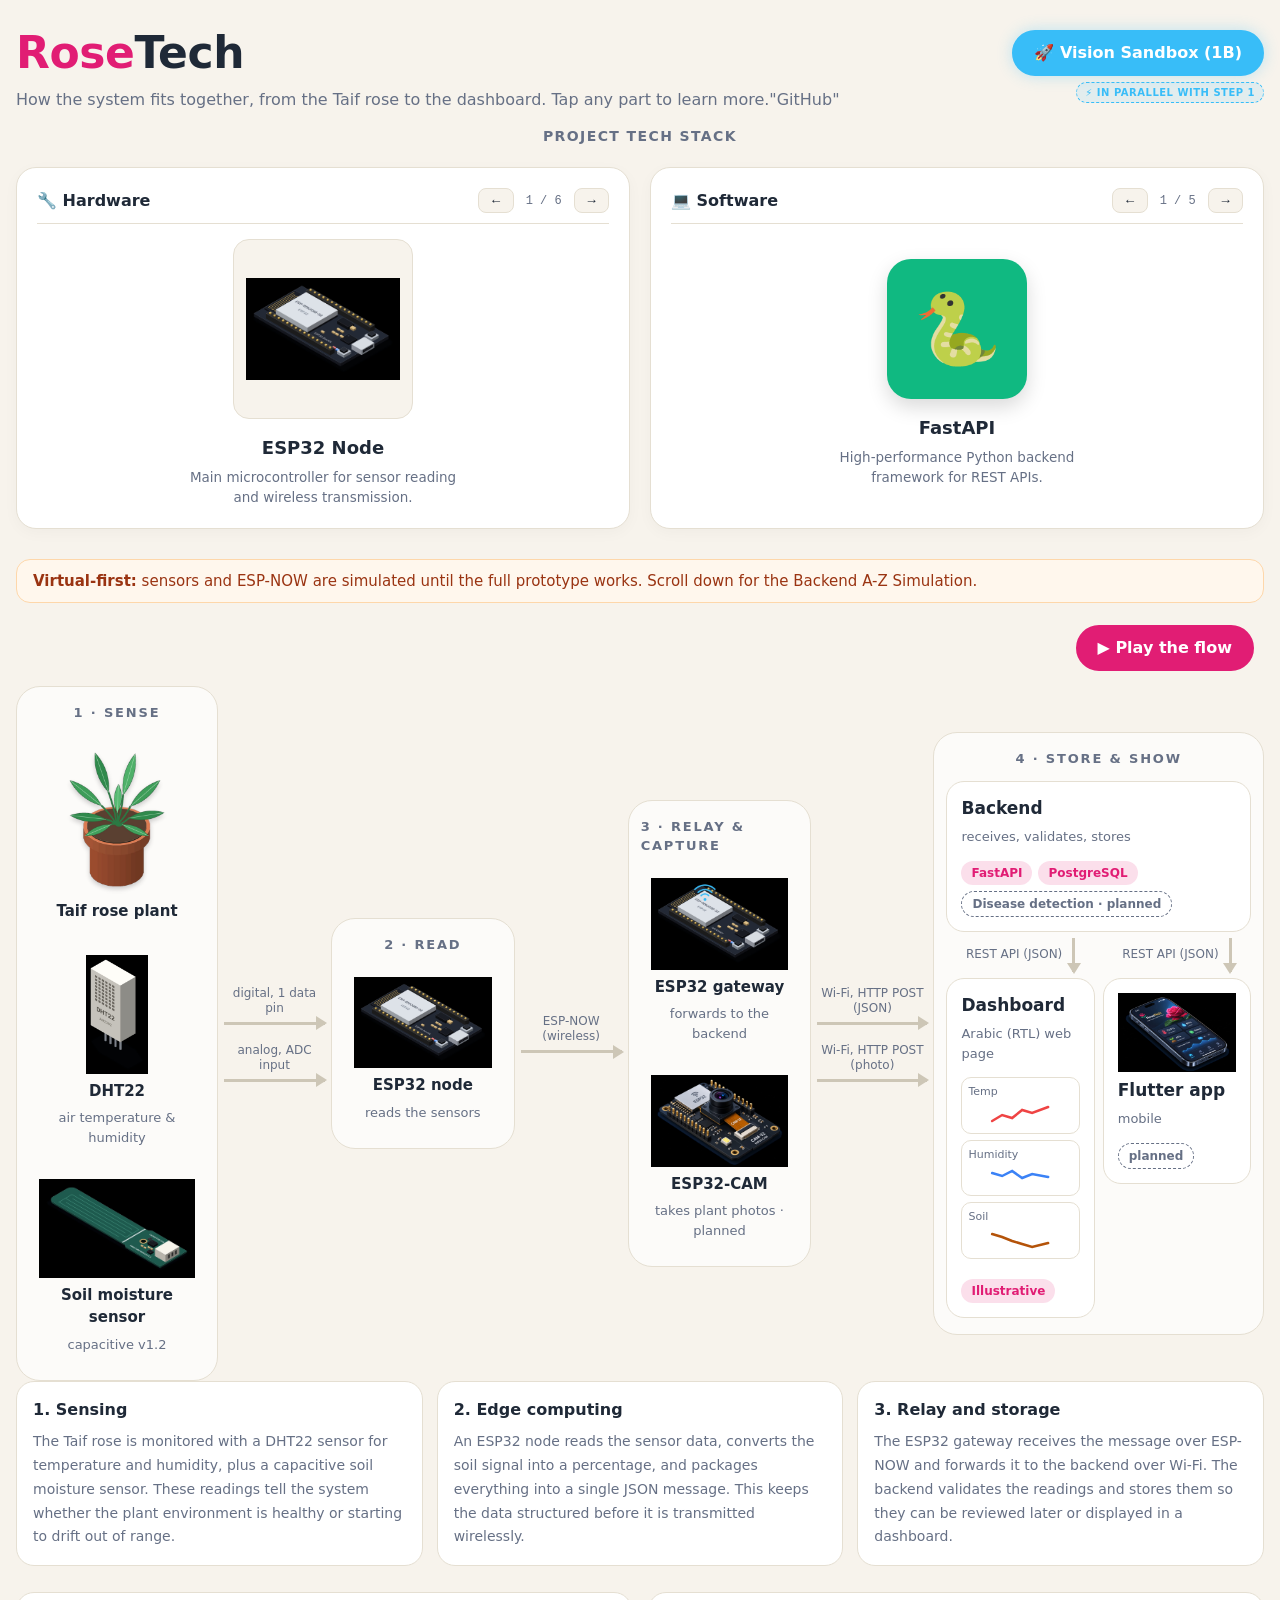
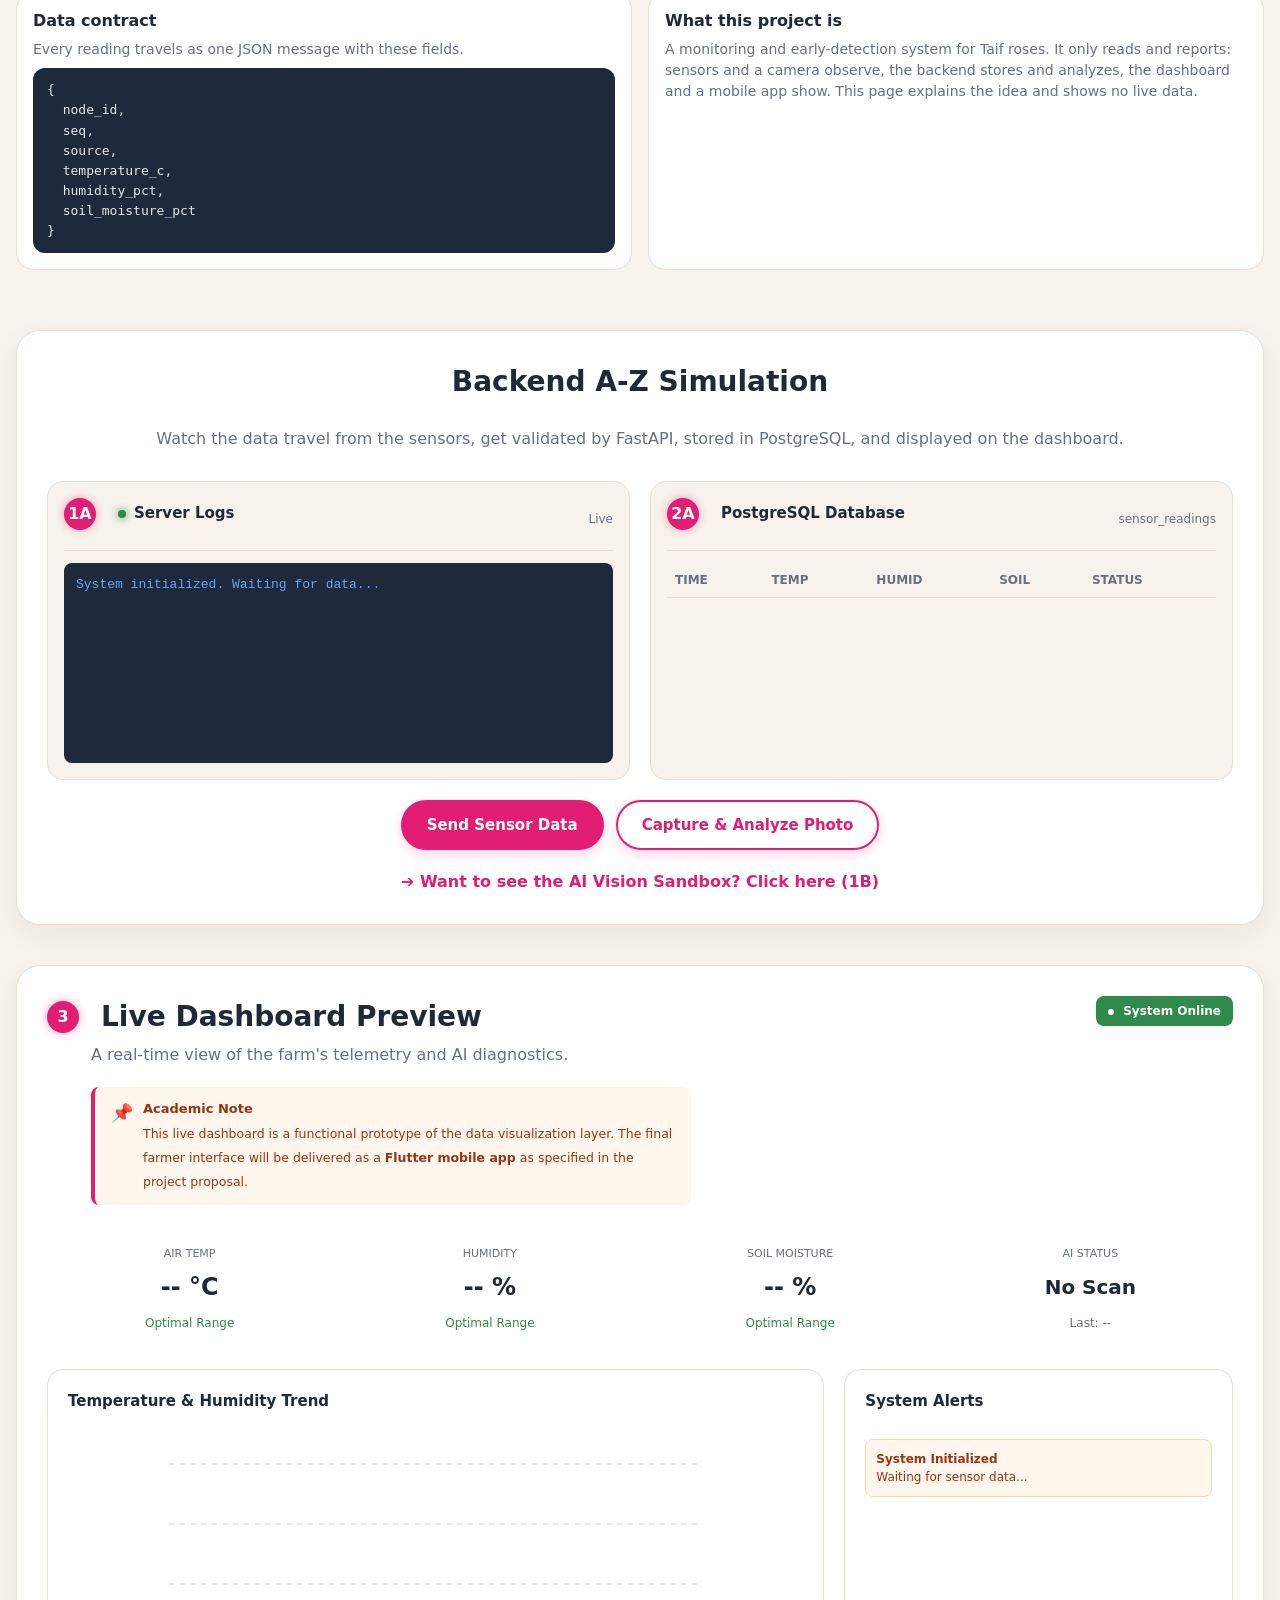
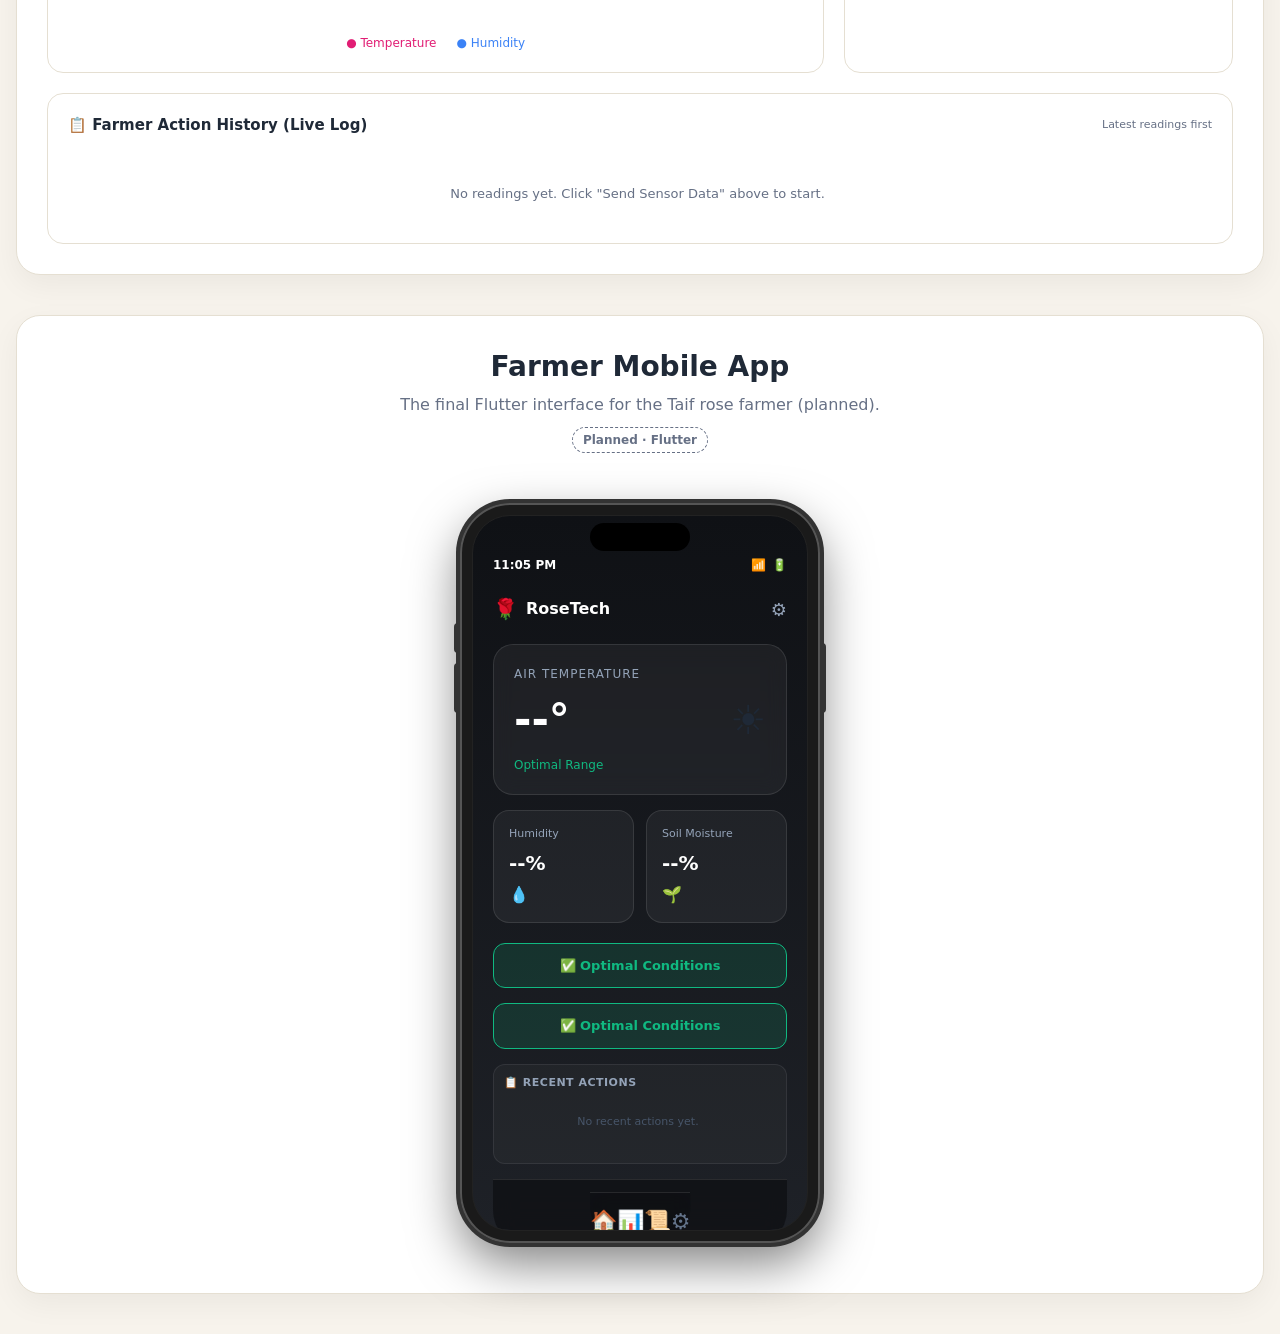
==== commit 56446ca9: "Update: my changes" ====
--- a/index.html
+++ b/index.html
@@ -11,7 +11,7 @@
 <header>
   <div>
     <h1><span class="r">Rose</span>Tech</h1>
-    <p>How the system fits together, from the Taif rose to the dashboard. Tap any part to learn more.</p>
+    <p>How the system fits together, from the Taif rose to the dashboard. Tap any part to learn more."GitHub"</p>
   </div>
   
   <div style="display: flex; flex-direction: column; align-items: flex-end; gap: 6px;">
